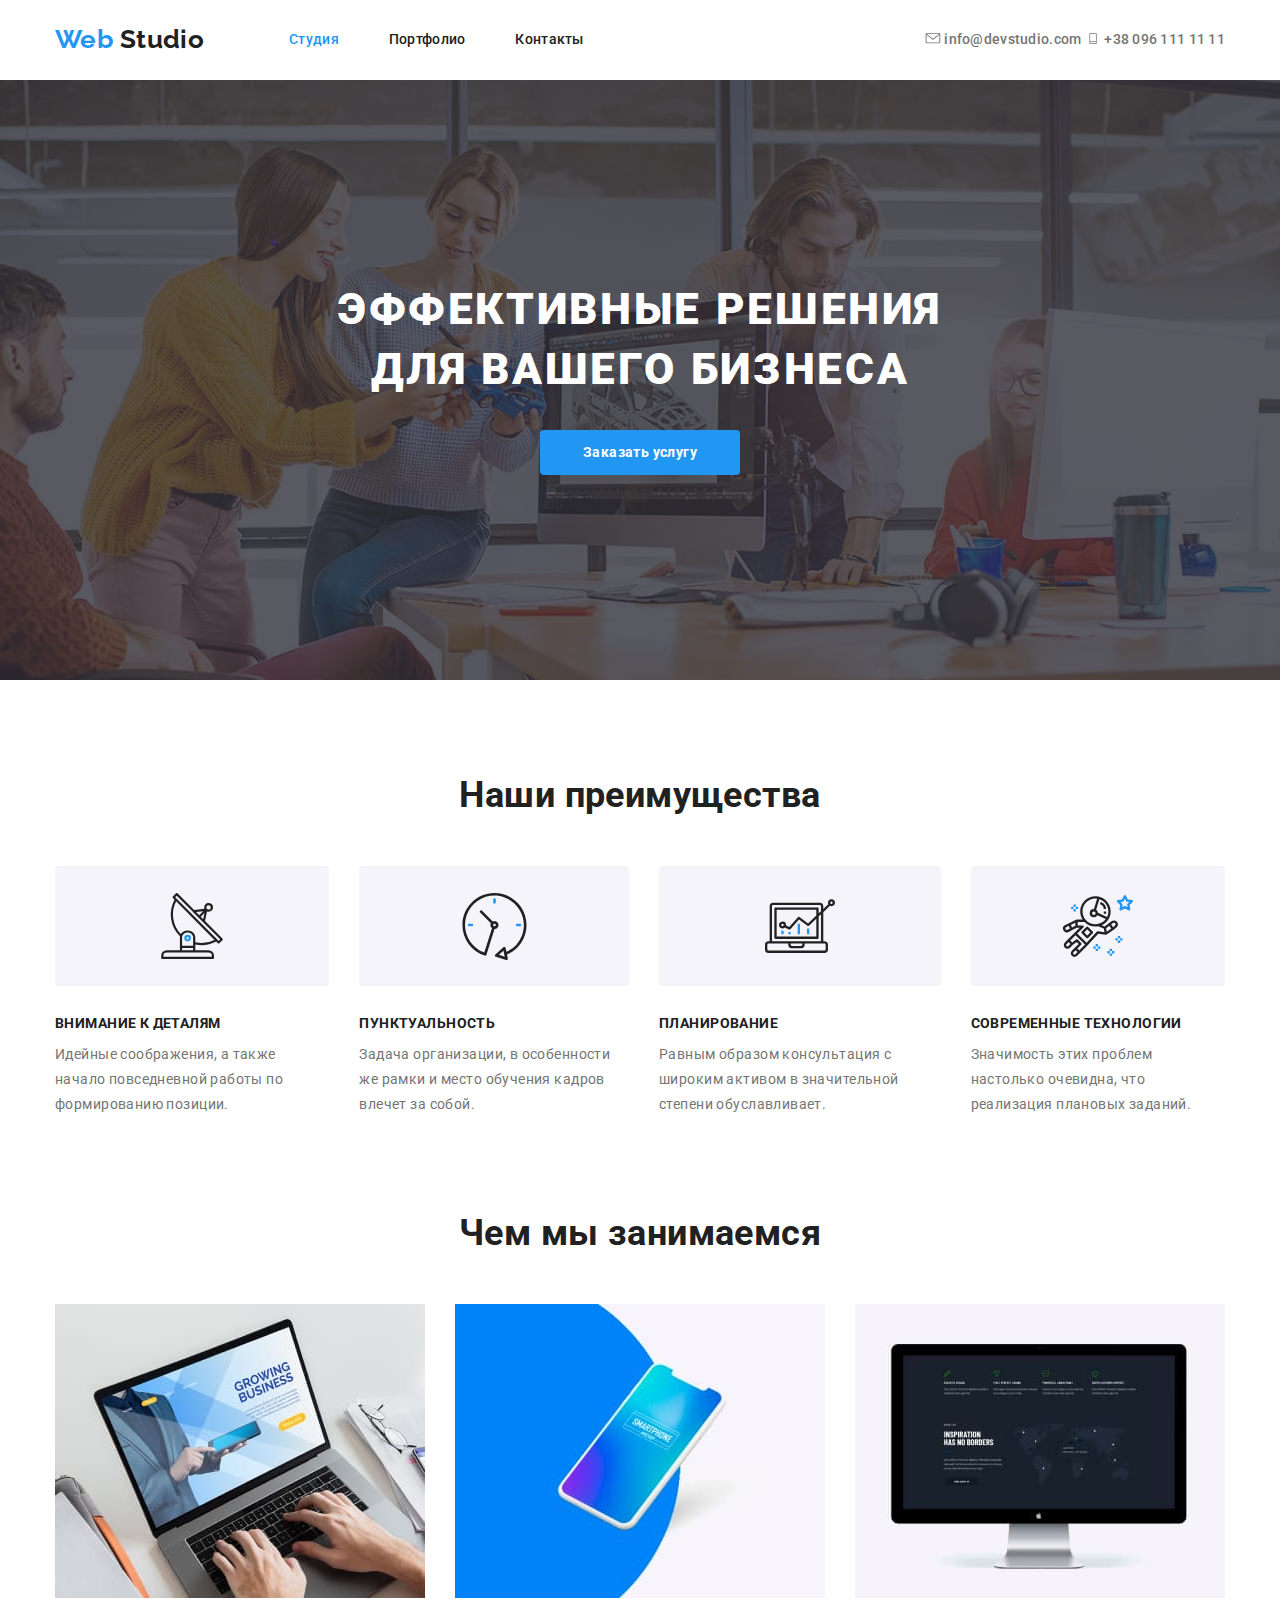
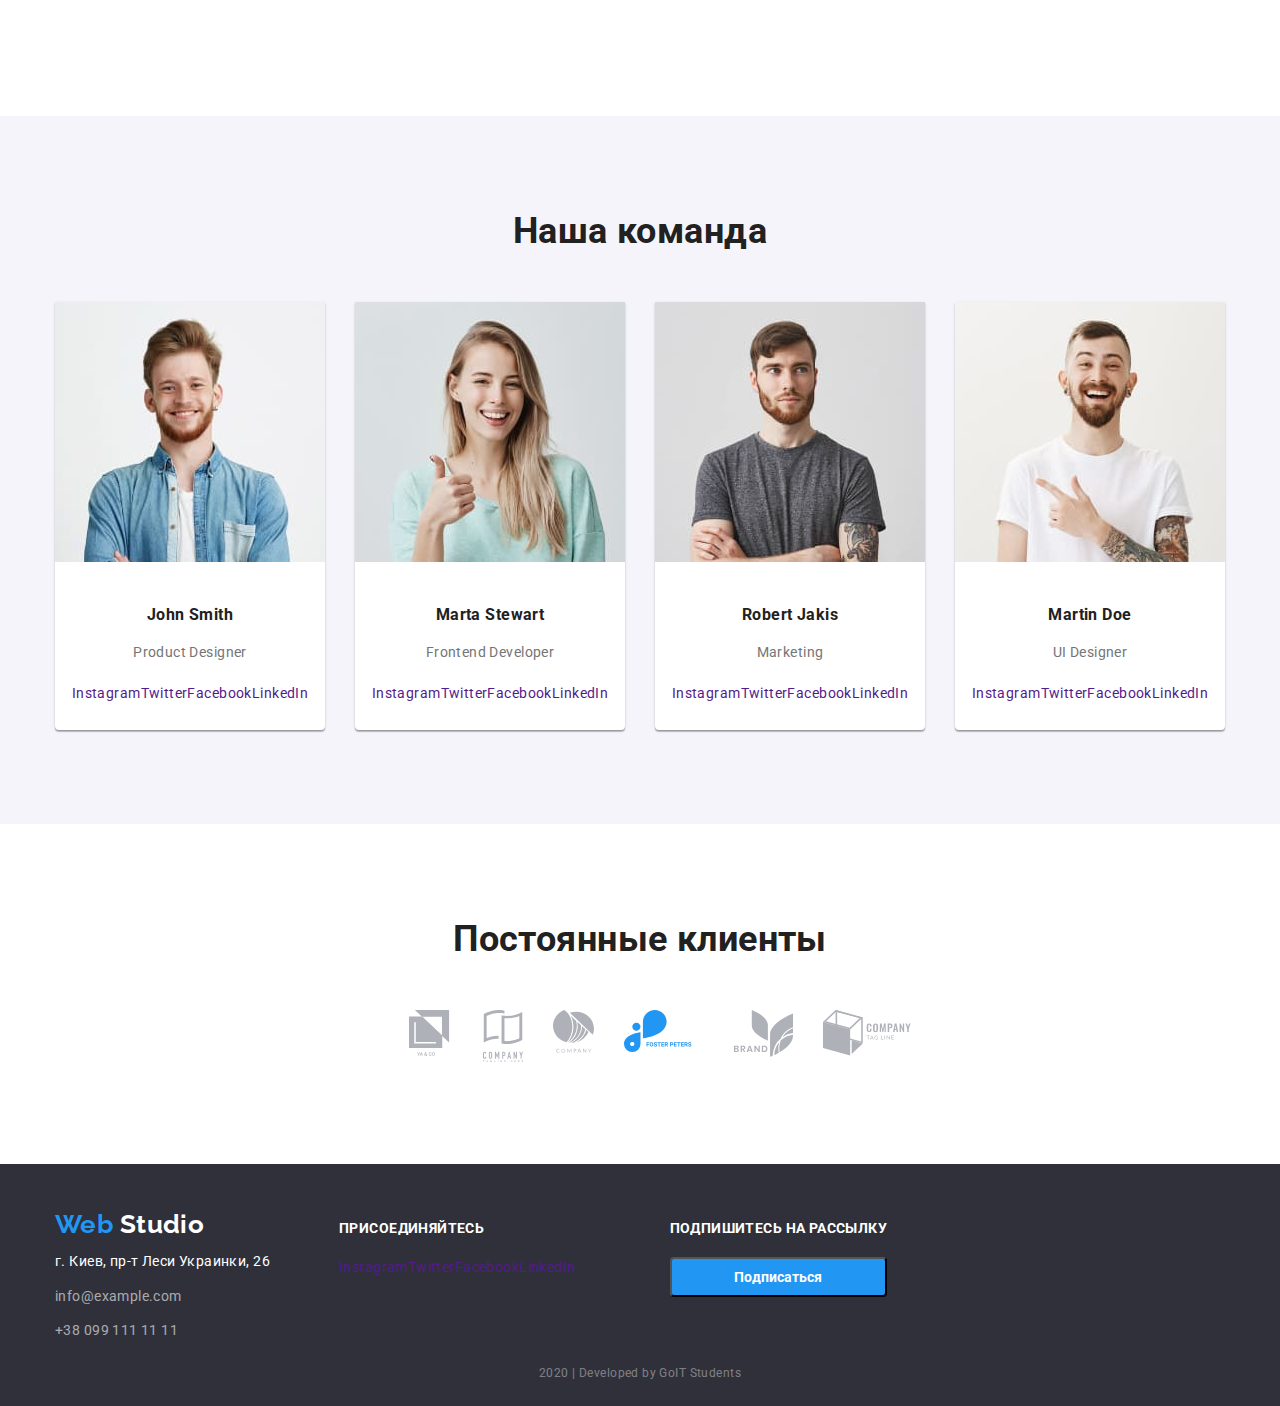
==== index.html @ 853f60da "Додає векторну графіку" ====
<!DOCTYPE html>
<html lang="ru">
  <head>
    <meta charset="UTF-8" />
    <meta name="viewport" content="width=device-width, initial-scale=1.0" />
    <title>Web Studio</title>
    <link
      href="https://fonts.googleapis.com/css2?family=Raleway:wght@700&family=Roboto:wght@400;500;700;900&display=swap"
      rel="stylesheet"
    />
    <link
      rel="stylesheet"
      href="https://cdnjs.cloudflare.com/ajax/libs/modern-normalize/0.6.0/modern-normalize.min.css"
    />
    <link rel="stylesheet" href="./css/styles.css" />
  </head>
  <body>
    <!--Меню и навигация-->
    <header class="page-header">
      <div class="container nav">
        <nav class="main-nav">
          <a href="./index.html" lang="en" class="logo"
            >Web <span class="logo-black">Studio</span>
          </a>
          <ul class="site-nav">
            <li class="item"><a href="" class="link current">Студия</a></li>
            <li class="item">
              <a href="./portfolio.html" class="link">Портфолио</a>
            </li>
            <li class="item"><a href="" class="link">Контакты</a></li>
          </ul>
          <address class="contacts">
            <svg class="contacts-icon">
              <use href="./image/symbol-defs.svg#icon-envelope"></use>
            </svg>
            <a class="item" href="mailto:info@devstudio.com"
              >info@devstudio.com</a
            >
            <svg class="contacts-icon">
              <use href="./image/symbol-defs.svg#icon-phone"></use>
            </svg>
            <a class="item" href="tel:+380961111111">+38 096 111 11 11</a>
          </address>
        </nav>
      </div>
    </header>

    <!--Основной контент-->
    <main>
      <section class="hero">
        <div class="hero-container">
          <h1 class="hero-title">
            Эффективные решения<br />
            для вашего бизнеса
          </h1>
          <a href="" class="button">Заказать услугу</a>
        </div>
      </section>

      <!--Наши преимущества-->

      <section class="section">
        <div class="container">
          <h2 class="section-title">Наши преимущества</h2>
          <ul class="feature-list">
            <li class="item">
              <h3 class="title">Внимание к деталям</h3>
              <p>
                Идейные соображения, а также начало повседневной работы по
                формированию позиции.
              </p>
            </li>
            <li class="item">
              <h3 class="title">Пунктуальность</h3>
              <p>
                Задача организации, в особенности же рамки и место обучения
                кадров влечет за собой.
              </p>
            </li>
            <li class="item">
              <h3 class="title">Планирование</h3>
              <p>
                Равным образом консультация с широким активом в значительной
                степени обуславливает.
              </p>
            </li>
            <li class="item">
              <h3 class="title">Современные технологии</h3>
              <p>
                Значимость этих проблем настолько очевидна, что реализация
                плановых заданий.
              </p>
            </li>
          </ul>
        </div>
      </section>

      <!--Чем мы занимаемся-->
      <section class="section advantage">
        <div class="container">
          <h2 class="section-title">Чем мы занимаемся</h2>
          <ul class="product-list">
            <li class="item">
              <a href="">
                <img src="./image/desctop.jpg" alt="ноутбук" width="370" />
                <h3 class="title">Десктопные приложения</h3>
              </a>
            </li>
            <li class="item">
              <a href="">
                <img src="./image/phone.jpg" alt="телефон" width="370" />
                <h3 class="title">Мобильные приложения</h3>
              </a>
            </li>
            <li class="item">
              <a href="">
                <img src="./image/screen.jpg" alt="монитор" width="370" />
                <h3 class="title">Дизайнерские решения</h3>
              </a>
            </li>
          </ul>
        </div>
      </section>

      <!--Наша команда-->
      <section class="section team">
        <div class="container">
          <h2 class="section-title">Наша команда</h2>
          <ul class="team-list">
            <li class="item">
              <img
                class="team-foto"
                src="./image/foto-john.jpg"
                alt="фото джона"
                width="270"
              />
              <h3 class="team-name">John Smith</h3>
              <p>Product Designer</p>
              <ul class="social-list">
                <li>
                  <a href="" aria-label="Ссылка на Instagram" class="link"
                    >Instagram</a
                  >
                </li>
                <li>
                  <a href="" aria-label="Ссылка на Twitter" class="link"
                    >Twitter</a
                  >
                </li>
                <li>
                  <a href="" aria-label="Ссылка на Facebook" class="link"
                    >Facebook</a
                  >
                </li>
                <li>
                  <a href="" aria-label="Ссылка на LinkedIn" class="link"
                    >LinkedIn</a
                  >
                </li>
              </ul>
            </li>
            <li class="item">
              <img
                class="team-foto"
                src="./image/foto-marta.jpg"
                alt="фото марты"
                width="270"
              />
              <h3 class="team-name">Marta Stewart</h3>
              <p>Frontend Developer</p>
              <ul class="social-list">
                <li>
                  <a href="" aria-label="Ссылка на Instagram" class="link"
                    >Instagram</a
                  >
                </li>
                <li>
                  <a href="" aria-label="Ссылка на Twitter" class="link"
                    >Twitter</a
                  >
                </li>
                <li>
                  <a href="" aria-label="Ссылка на Facebook" class="link"
                    >Facebook</a
                  >
                </li>
                <li>
                  <a href="" aria-label="Ссылка на LinkedIn" class="link"
                    >LinkedIn</a
                  >
                </li>
              </ul>
            </li>
            <li class="item">
              <img
                class="team-foto"
                src="./image/foto-robert.jpg"
                alt="фото роберта"
                width="270"
              />
              <h3 class="team-name">Robert Jakis</h3>
              <p>Marketing</p>
              <ul class="social-list">
                <li>
                  <a href="" aria-label="Ссылка на Instagram" class="link"
                    >Instagram</a
                  >
                </li>
                <li>
                  <a href="" aria-label="Ссылка на Twitter" class="link"
                    >Twitter</a
                  >
                </li>
                <li>
                  <a href="" aria-label="Ссылка на Facebook" class="link"
                    >Facebook</a
                  >
                </li>
                <li>
                  <a href="" aria-label="Ссылка на LinkedIn" class="link"
                    >LinkedIn</a
                  >
                </li>
              </ul>
            </li>
            <li class="item">
              <img
                class="team-foto"
                src="./image/foto-martin.jpg"
                alt="фото мартина"
                width="270"
              />
              <h3 class="team-name">Martin Doe</h3>
              <p>UI Designer</p>
              <ul class="social-list">
                <li>
                  <a href="" aria-label="Ссылка на Instagram" class="link"
                    >Instagram</a
                  >
                </li>
                <li>
                  <a href="" aria-label="Ссылка на Twitter" class="link"
                    >Twitter</a
                  >
                </li>
                <li>
                  <a href="" aria-label="Ссылка на Facebook" class="link"
                    >Facebook</a
                  >
                </li>
                <li>
                  <a href="" aria-label="Ссылка на LinkedIn" class="link"
                    >LinkedIn</a
                  >
                </li>
              </ul>
            </li>
          </ul>
        </div>
      </section>

      <!--Постоянные клиенты-->
      <section class="section">
        <div class="container">
          <h2 class="section-title">Постоянные клиенты</h2>
          <ul class="customers">
            <li class="item">
              <a href="">
                <img src="./image/logo.svg" alt="logo" width="44" />
              </a>
            </li>
            <li class="item">
              <a href="">
                <img src="./image/logo2.svg" alt="logo2" width="40" />
              </a>
            </li>
            <li class="item">
              <a href="">
                <img src="./image/logo3.svg" alt="logo3" width="41" />
              </a>
            </li>
            <li class="item">
              <a href="">
                <img src="./image/logo4.svg" alt="logo4" width="80" />
              </a>
            </li>
            <li class="item">
              <a href="">
                <img src="./image/logo5.svg" alt="logo5" width="59" />
              </a>
            </li>
            <li class="item">
              <a href="">
                <img src="./image/logo6.svg" alt="logo6" width="88" />
              </a>
            </li>
          </ul>
        </div>
      </section>
    </main>

    <!--Подвал-->
    <footer>
      <div class="container footer">
        <div class="address">
          <a href="./index.html" lang="en" class="logo"
            >Web <span class="logo-white">Studio</span></a
          >
          <address class="footer-contacts">
            <p>г. Киев, пр-т Леси Украинки, 26</p>
            <a class="mail" href="mailto:info@example.com">info@example.com</a>
            <a href="tel:+380991111111">+38 099 111 11 11</a>
          </address>
        </div>
        <div class="join">
          <b>присоединяйтесь</b>
          <ul class="social-list">
            <li>
              <a href="" aria-label="Ссылка на Instagram" class="link"
                >Instagram</a
              >
            </li>
            <li>
              <a href="" aria-label="Ссылка на Twitter" class="link">Twitter</a>
            </li>
            <li>
              <a href="" aria-label="Ссылка на Facebook" class="link"
                >Facebook</a
              >
            </li>
            <li>
              <a href="" aria-label="Ссылка на LinkedIn" class="link"
                >LinkedIn</a
              >
            </li>
          </ul>
        </div>
        <div class="subscription">
          <b>Подпишитесь на рассылку</b>
          <button class="button">Подписаться</button>
        </div>
      </div>
      <p class="caption">2020 | Developed by GoIT Students</p>
    </footer>
  </body>
</html>
---- css/styles.css ----
/* цвет основного текста #212121; */
/* вторичный цвет #757575; */
/* цвет заголовков #FFFFFF; */
/* #2196F3; цвет кнопок, логотипа и подсветка  */
/* цвет бэкграунда #E5E5E5; */
/* цвет секций #F5F4FA; */
/* цвет подписи в футере rgba(255, 255, 255, 0.4); */

:root {
  --primary-text-color: #757575;
  --title-text-color: #212121;
  --accent-color: #2196f3;
  --primary-white-color: #ffffff;
}

body {
  color: var(--primary-text-color);
  background-color: var(--primary-white-color);
  font-family: Roboto, sans-serif;
  letter-spacing: 0.03em;
  font-size: 14px;
  line-height: 1.8;
  max-width: 1600px;
  margin-left: auto;
  margin-right: auto;
}
.section {
  margin-bottom: 94px;
}
.container {
  margin-left: auto;
  margin-right: auto;
  width: 1200px;
  padding-left: 15px;
  padding-right: 15px;
}
/* Header */
.main-nav {
  display: flex;
  align-items: center;
}
.logo {
  color: var(--accent-color);
  font-family: Raleway, cursive;
  font-weight: bold;
  font-size: 26px;
  line-height: 1.2;
  text-decoration: none;
}
.logo:hover {
  color: var(--title-text-color);
}
.logo-black {
  color: var(--title-text-color);
}
.logo-white {
  color: var(--primary-white-color);
}

ul {
  list-style: none;
}
.site-nav {
  margin: 0;
  padding: 0;
  display: flex;
  margin-left: 85px;
}

.site-nav .item:not(:last-child) {
  margin-right: 50px;
}
.site-nav .link {
  display: block;
  color: var(--title-text-color);
  font-weight: 500;
  font-size: 14px;
  line-height: 1.14;
  letter-spacing: 0.02em;
  text-decoration: none;
  padding-top: 32px;
  padding-bottom: 32px;
}

.site-nav .link:hover,
.site-nav .link:focus {
  color: var(--accent-color);
}
.site-nav .link.current {
  color: var(--accent-color);
}
.contacts {
  margin-left: auto;
}
.contacts .item {
  margin: 0;
  padding: 0;
  color: var(--primary-text-color);
  font-family: Roboto;
  font-style: normal;
  font-weight: 500;
  font-size: 14px;
  line-height: 1.14;
  letter-spacing: 0.02em;
  text-decoration: none;
}

.contacts-icon {
  width: 16px;
  height: 11px;
  fill: #757575;
}
.contacts .item + .item {
  margin-left: 50px;
}
.contacts a:hover,
.contacts a:focus {
  color: var(--accent-color);
}
.hero-container {
  padding-top: 200px;
  padding-bottom: 200px;
}
.hero {
  background-image: linear-gradient(to right, rgba(47, 48, 58, 0.8)),
    url(../image/header.jpg);
  background-repeat: no-repeat;
  background-position: center;
  background-size: cover;
  text-align: center;
  margin-bottom: 94px;
  height: 600px;
  max-width: 1600px;
  margin-left: auto;
  margin-right: auto;
}
.hero-title {
  margin-top: 0;
  padding: 0;
  margin-bottom: 30px;
  color: var(--primary-white-color);
  font-style: normal;
  font-weight: 900;
  font-size: 44px;
  line-height: 1.36;
  letter-spacing: 0.06em;
  text-transform: uppercase;
}
.section-title {
  margin-top: 0;
  margin-bottom: 50px;
  color: var(--title-text-color);
  font-weight: 700;
  font-size: 36px;
  line-height: 1.17;
  text-align: center;
}
/* Наши преимущества */

.feature-list {
  margin-top: 0;
  margin-bottom: 0;
  padding: 0;
  display: flex;
}
.feature-list .item::before {
  display: block;
  content: "";
  height: 120px;
  background-repeat: no-repeat;
  background-position: center;
  background-color: #f5f4fa;
  border-radius: 4px;
}
.feature-list .item:nth-child(1)::before {
  background-image: url(../image/antenna.svg);
  background-size: 66px;
}
.feature-list .item:nth-child(2)::before {
  background-image: url(../image/clock.svg);
  background-size: 67px;
}
.feature-list .item:nth-child(3)::before {
  background-image: url(../image/diagram.svg);
  background-size: 70px;
}
.feature-list .item:nth-child(4)::before {
  background-image: url(../image/astronaut.svg);
  background-size: 70px;
}

.feature-list .item:not(:last-child) {
  margin-right: 30px;
}
.feature-list .title {
  margin-top: 30px;
  margin-bottom: 10px;
  color: var(--title-text-color);
  font-weight: 700;
  font-size: 14px;
  line-height: 1.14;
  text-transform: uppercase;
}
.feature-list p {
  margin: 0;
}
/* Чем мы занимаемся */
.section.advantage {
  padding-top: 0;
}
.product-list {
  margin-top: 0;
  padding: 0;
}
.product-list .title {
  margin-top: 0;
  margin-bottom: 0;
  color: var(--primary-white-color);
  font-weight: 700;
  font-size: 14px;
  line-height: 1.14;
  text-align: center;
  text-transform: uppercase;
  text-decoration: none;
}
.product-list a {
  text-decoration: none;
}
/* Наша команда */
.section.team {
  background-color: #f5f4fa;
  padding-top: 94px;
  padding-bottom: 94px;
}
.team-list,
.team-list p {
  margin-top: 0;
  margin-bottom: 0;
  padding: 0;
  text-align: center;
}
.team-list p {
  margin-bottom: 16px;
}
.team-list,
.product-list,
.customers {
  display: flex;
  justify-content: center;
}
.team-list .item:not(:last-child),
.product-list .item:not(:last-child),
.customers .item:not(:last-child) {
  margin-right: 30px;
}
.team-name {
  color: var(--title-text-color);
  margin-top: 0;
  margin-bottom: 10px;
}
.team-list .item {
  background: #ffffff;
  box-shadow: 0px 2px 1px rgba(0, 0, 0, 0.2), 0px 1px 1px rgba(0, 0, 0, 0.14),
    0px 1px 3px rgba(0, 0, 0, 0.12);
  border-radius: 0px 0px 4px 4px;
}
.team-foto {
  margin-bottom: 30px;
}
/* Добавления hover к ссылкам на соцсети */
.social-list .link:hover,
.social-list .link:focus {
  color: var(--accent-color);
}
.social-list {
  display: flex;
  justify-content: center;
  padding: 0;
}
.social-list li {
  margin-bottom: 24px;
}
.social-list .link {
  text-decoration: none;
}
.customers {
  margin-top: 0;
  margin-bottom: 0;
}
/* footer */
footer {
  background-color: #2f303a;
}
.footer.container {
  padding-top: 45px;
}
.footer {
  display: flex;
  align-items: baseline;
}
.address {
  margin-right: 69px;
}
.footer-contacts {
  display: flex;
  flex-direction: column;
  margin-top: 8px;
}
.footer-contacts p {
  margin-top: 0;
  margin-bottom: 9px;
  color: var(--primary-white-color);
  font-style: normal;
  font-weight: 400;
}
.footer-contacts .mail {
  margin-bottom: 9px;
}
.footer-contacts a {
  color: rgba(255, 255, 255, 0.6);
  text-decoration: none;
  font-family: Roboto;
  font-style: normal;
  font-weight: 400;
  font-size: 14px;
  line-height: 1.8;
  letter-spacing: 0.03em;
}
.footer-contacts a:hover,
.footer-contacts a:focus {
  color: var(--accent-color);
}
.button {
  color: var(--primary-white-color);
  background-color: var(--accent-color);
  font-family: inherit;
  font-weight: 700;
  text-decoration: none;
  border-radius: 4px;
  padding: 10px 32px;
  min-width: 200px;
  text-align: center;
  display: inline-block;
}

.subscription {
  display: flex;
  flex-direction: column;
}
.join b,
.subscription b {
  margin-bottom: 20px;
  color: var(--primary-white-color);
  font-style: normal;
  font-weight: 700;
  font-size: 14px;
  line-height: 1.14;
  text-transform: uppercase;
}
.join {
  margin-right: 94px;
}
.caption {
  margin: 0;
  padding-top: 18px;
  padding-bottom: 21px;
  color: rgba(255, 255, 255, 0.4);
  font-size: 12px;
  line-height: 2;
  text-align: center;
}
/* Портфолио */
.page-header.portfolio {
  margin-bottom: 94px;
}
h1 {
  text-align: center;
  margin: 0;
}
.filter {
  margin-top: 0;
  margin-bottom: 50px;
  padding: 0;
  display: flex;
  justify-content: center;
}
.filter .item + .item {
  margin-left: 8px;
}
.portfolio-list {
  margin: 0;
  padding: 0;
  display: flex;
  flex-wrap: wrap;
}
.portfolio-list .item {
  width: 370px;
  margin-right: 30px;
  margin-bottom: 30px;
}
.portfolio-list .item:nth-child(3n) {
  margin-right: 0;
}
.portfolio-list .item:nth-last-child(-n + 3) {
  margin-bottom: 0;
}
.portfolio-list img {
  margin-bottom: 20px;
}
.portfolio-list .title {
  margin-top: 0;
  margin-bottom: 4px;
  padding-left: 24px;
  padding-right: 24px;
  color: var(--title-text-color);
  font-weight: 700;
  font-size: 18px;
  line-height: 2;
  letter-spacing: 0.06em;
}
.portfolio-list .link {
  margin: 0;
  padding-left: 24px;
  padding-right: 24px;
  color: var(--primary-text-color);
}
.portfolio-list a {
  text-decoration: none;
}
.description {
  margin: 0;
  padding-left: 24px;
  padding-right: 24px;
  color: var(--primary-white-color);
}
.filter button {
  color: var(--title-text-color);
}
.filter button:hover,
.filter button:focus {
  color: var(--primary-white-color);
  background-color: var(--accent-color);
}
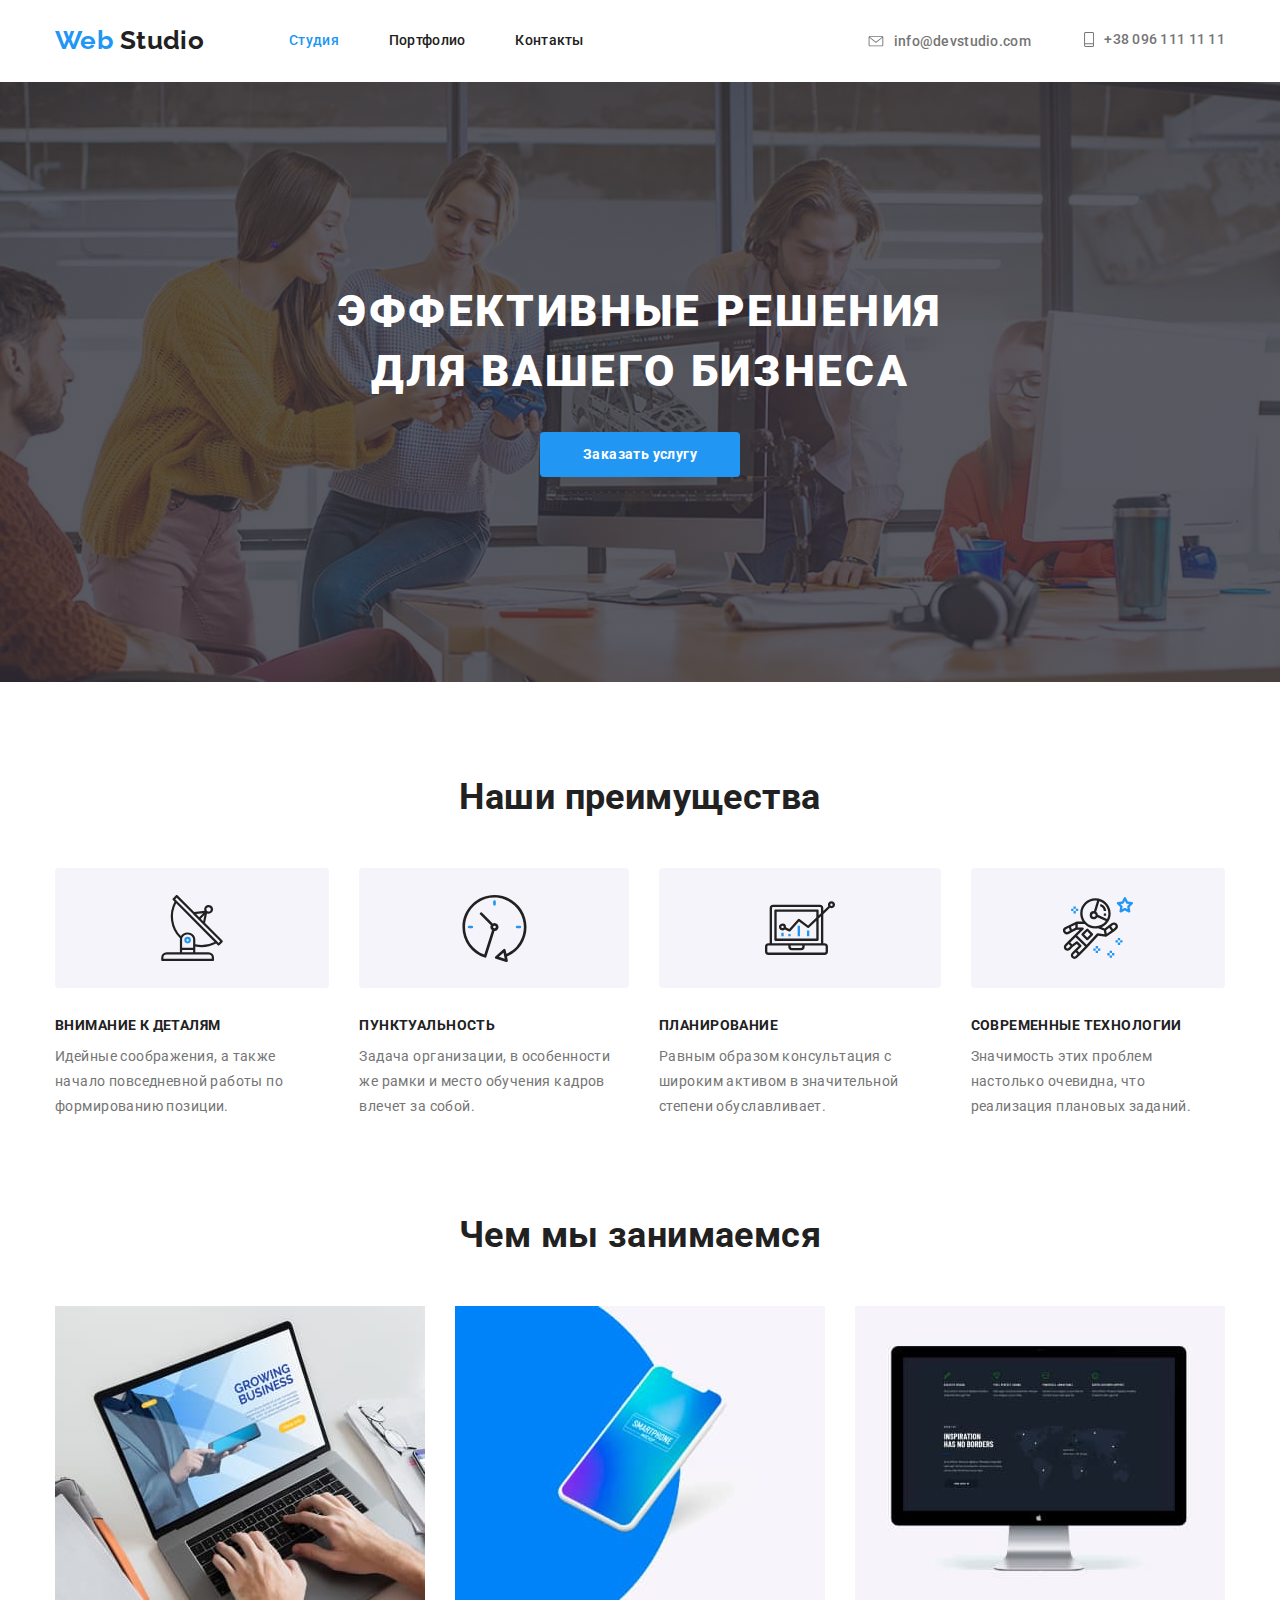
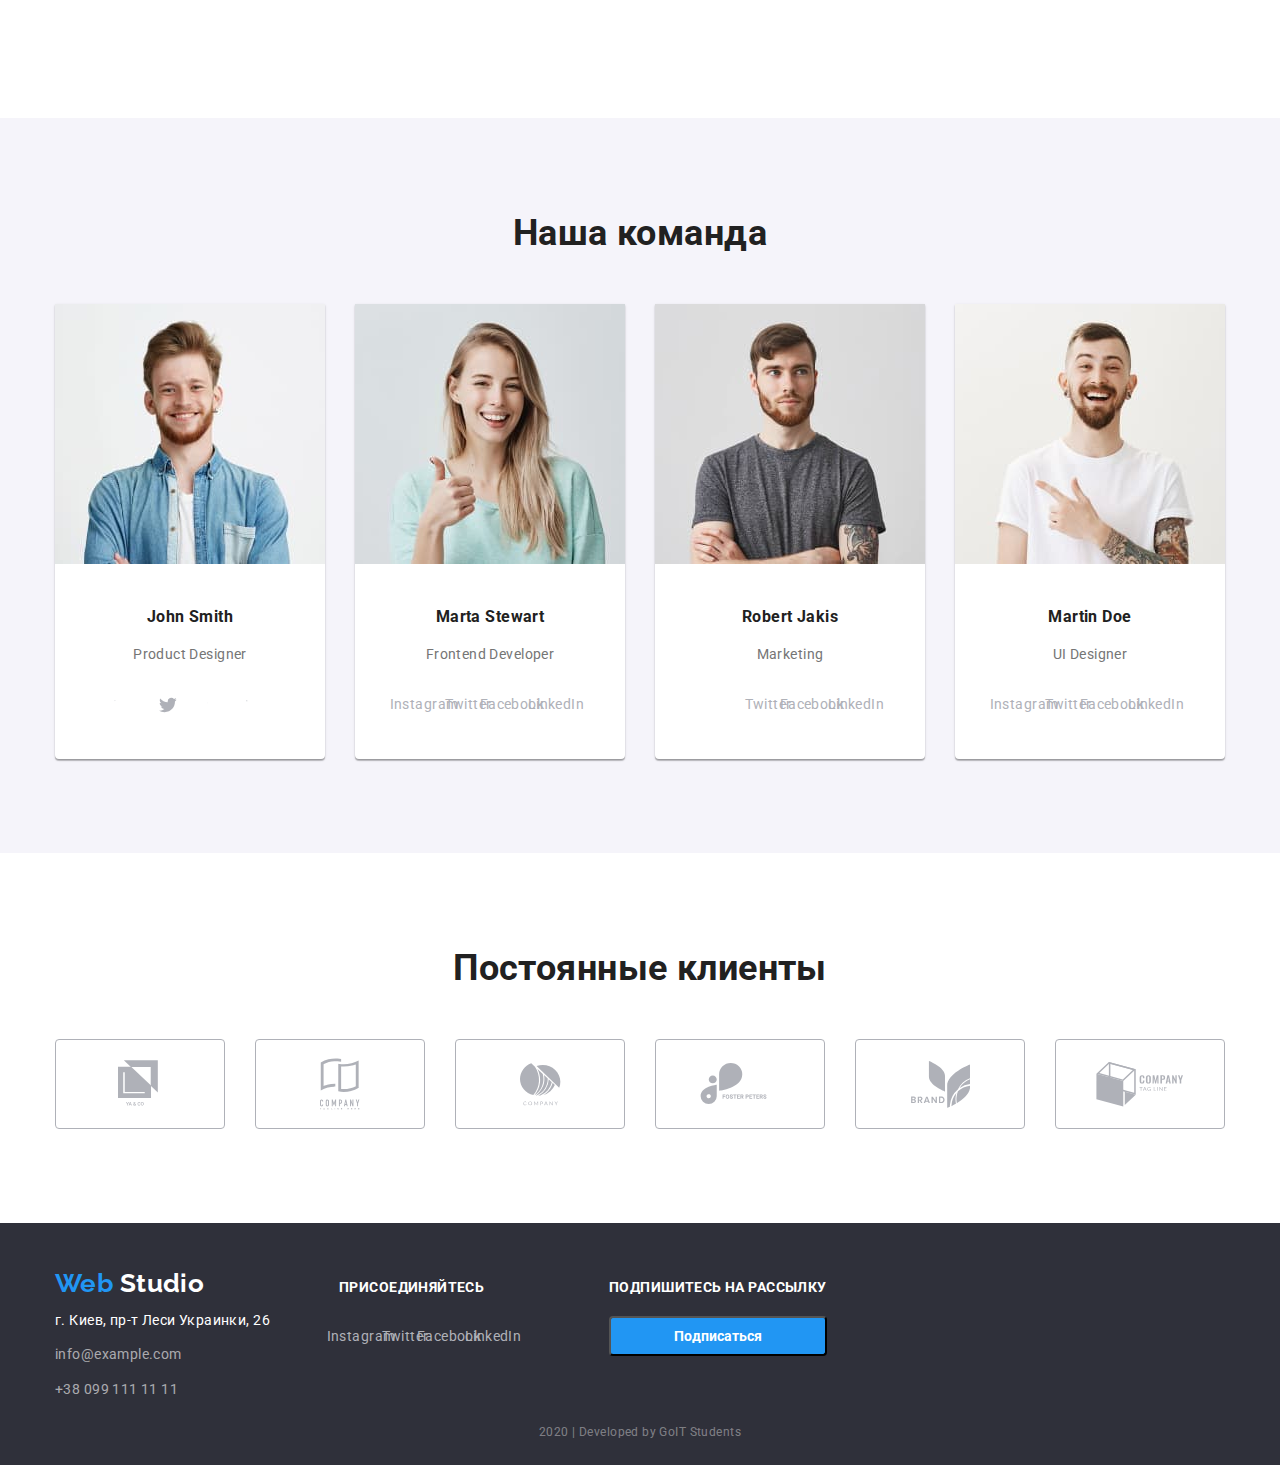
==== commit 4b0ac057: "Доповнення до оформлення веторної графіки" ====
--- a/index.html
+++ b/index.html
@@ -30,16 +30,18 @@
             <li class="item"><a href="" class="link">Контакты</a></li>
           </ul>
           <address class="contacts">
-            <svg class="contacts-icon">
-              <use href="./image/symbol-defs.svg#icon-envelope"></use>
-            </svg>
-            <a class="item" href="mailto:info@devstudio.com"
-              >info@devstudio.com</a
+            <a class="item" href="mailto:info@devstudio.com">
+              <svg class="contacts-icon mail">
+                <use href="./image/sprite.svg#icon-envelope"></use>
+              </svg>
+              info@devstudio.com</a
             >
-            <svg class="contacts-icon">
-              <use href="./image/symbol-defs.svg#icon-phone"></use>
-            </svg>
-            <a class="item" href="tel:+380961111111">+38 096 111 11 11</a>
+            <a class="item" href="tel:+380961111111">
+              <svg class="contacts-icon phone">
+                <use href="./image/sprite.svg#icon-phone"></use>
+              </svg>
+              +38 096 111 11 11</a
+            >
           </address>
         </nav>
       </div>
@@ -138,24 +140,32 @@
               <p>Product Designer</p>
               <ul class="social-list">
                 <li>
-                  <a href="" aria-label="Ссылка на Instagram" class="link"
-                    >Instagram</a
-                  >
-                </li>
-                <li>
-                  <a href="" aria-label="Ссылка на Twitter" class="link"
-                    >Twitter</a
-                  >
-                </li>
-                <li>
-                  <a href="" aria-label="Ссылка на Facebook" class="link"
-                    >Facebook</a
-                  >
-                </li>
-                <li>
-                  <a href="" aria-label="Ссылка на LinkedIn" class="link"
-                    >LinkedIn</a
-                  >
+                  <a href="" aria-label="Ссылка на Instagram" class="link">
+                    <svg class="social-list-icon" width="20" height="20">
+                      <use href="./image/sprite.svg#icon-instagram"></use>
+                    </svg>
+                  </a>
+                </li>
+                <li>
+                  <a href="" aria-label="Ссылка на Twitter" class="link">
+                    <svg class="social-list-icon" width="20" height="16">
+                      <use href="./image/sprite.svg#icon-twitter"></use>
+                    </svg>
+                  </a>
+                </li>
+                <li>
+                  <a href="" aria-label="Ссылка на Facebook" class="link">
+                    <svg class="social-list-icon" width="10" height="20">
+                      <use href="./image/sprite.svg#icon-facebook"></use>
+                    </svg>
+                  </a>
+                </li>
+                <li>
+                  <a href="" aria-label="Ссылка на LinkedIn" class="link">
+                    <svg class="social-list-icon" width="20" height="20">
+                      <use href="./image/sprite.svg#icon-linkedin"></use>
+                    </svg>
+                  </a>
                 </li>
               </ul>
             </li>
@@ -202,9 +212,7 @@
               <p>Marketing</p>
               <ul class="social-list">
                 <li>
-                  <a href="" aria-label="Ссылка на Instagram" class="link"
-                    >Instagram</a
-                  >
+                  <a href="" aria-label="Ссылка на Instagram" class="link"></a>
                 </li>
                 <li>
                   <a href="" aria-label="Ссылка на Twitter" class="link"
@@ -265,33 +273,51 @@
           <h2 class="section-title">Постоянные клиенты</h2>
           <ul class="customers">
             <li class="item">
-              <a href="">
-                <img src="./image/logo.svg" alt="logo" width="44" />
-              </a>
-            </li>
-            <li class="item">
-              <a href="">
-                <img src="./image/logo2.svg" alt="logo2" width="40" />
-              </a>
-            </li>
-            <li class="item">
-              <a href="">
-                <img src="./image/logo3.svg" alt="logo3" width="41" />
-              </a>
-            </li>
-            <li class="item">
-              <a href="">
-                <img src="./image/logo4.svg" alt="logo4" width="80" />
-              </a>
-            </li>
-            <li class="item">
-              <a href="">
-                <img src="./image/logo5.svg" alt="logo5" width="59" />
-              </a>
-            </li>
-            <li class="item">
-              <a href="">
-                <img src="./image/logo6.svg" alt="logo6" width="88" />
+              <a href="" class="link">
+                <svg class="customers-list-icon" width="44" height="49">
+                  <use href="./image/sprite.svg#icon-logo"></use>
+                </svg>
+                <!--<img src="./image/logo.svg" alt="logo" width="44" />-->
+              </a>
+            </li>
+            <li class="item">
+              <a href="" class="link">
+                <svg class="customers-list-icon" width="40" height="52">
+                  <use href="./image/sprite.svg#icon-logo2"></use>
+                </svg>
+                <!--<img src="./image/logo2.svg" alt="logo2" width="40" />-->
+              </a>
+            </li>
+            <li class="item">
+              <a href="" class="link">
+                <svg class="customers-list-icon" width="41" height="43">
+                  <use href="./image/sprite.svg#icon-logo3"></use>
+                </svg>
+                <!--<img src="./image/logo3.svg" alt="logo3" width="41" />-->
+              </a>
+            </li>
+            <li class="item">
+              <a href="" class="link">
+                <svg class="customers-list-icon" width="80" height="42">
+                  <use href="./image/sprite.svg#icon-logo4"></use>
+                </svg>
+                <!--<img src="./image/logo4.svg" alt="logo4" width="80" />-->
+              </a>
+            </li>
+            <li class="item">
+              <a href="" class="link">
+                <svg class="customers-list-icon" width="59" height="47">
+                  <use href="./image/sprite.svg#icon-logo5"></use>
+                </svg>
+                <!--<img src="./image/logo5.svg" alt="logo5" width="59" />-->
+              </a>
+            </li>
+            <li class="item">
+              <a href="" class="link">
+                <svg class="customers-list-icon" width="88" height="45">
+                  <use href="./image/sprite.svg#icon-logo6"></use>
+                </svg>
+                <!--<img src="./image/logo6.svg" alt="logo6" width="88" />-->
               </a>
             </li>
           </ul>
--- a/css/styles.css
+++ b/css/styles.css
@@ -95,6 +95,8 @@
 .contacts .item {
   margin: 0;
   padding: 0;
+  padding-top: 32px;
+  padding-bottom: 32px;
   color: var(--primary-text-color);
   font-family: Roboto;
   font-style: normal;
@@ -103,26 +105,40 @@
   line-height: 1.14;
   letter-spacing: 0.02em;
   text-decoration: none;
-}
-
+  display: inline-flex;
+  justify-content: center;
+  align-items: center;
+}
 .contacts-icon {
+  margin-right: 10px;
+  fill: currentColor;
+}
+.contacts-icon.mail {
   width: 16px;
   height: 11px;
-  fill: #757575;
+}
+.contacts-icon.phone {
+  width: 10px;
+  height: 15px;
+}
+.contacts .item:hover,
+.contacts .item:focus {
+  color: var(--accent-color);
 }
 .contacts .item + .item {
   margin-left: 50px;
 }
-.contacts a:hover,
-.contacts a:focus {
-  color: var(--accent-color);
-}
+
 .hero-container {
   padding-top: 200px;
   padding-bottom: 200px;
 }
 .hero {
-  background-image: linear-gradient(to right, rgba(47, 48, 58, 0.8)),
+  background-image: linear-gradient(
+      to right,
+      rgba(47, 48, 58, 0.8),
+      rgba(47, 48, 58, 0.8)
+    ),
     url(../image/header.jpg);
   background-repeat: no-repeat;
   background-position: center;
@@ -267,25 +283,56 @@
 .team-foto {
   margin-bottom: 30px;
 }
-/* Добавления hover к ссылкам на соцсети */
+.social-list {
+  display: flex;
+  justify-content: center;
+  padding: 0;
+}
+.social-list li {
+  margin-bottom: 24px;
+}
+.social-list .link {
+  text-decoration: none;
+  display: inline-flex;
+  justify-content: center;
+  align-items: center;
+  width: 44px;
+  height: 44px;
+  color: #afb1b8;
+}
+.social-list-icon {
+  fill: currentColor;
+}
 .social-list .link:hover,
 .social-list .link:focus {
-  color: var(--accent-color);
-}
-.social-list {
-  display: flex;
-  justify-content: center;
-  padding: 0;
-}
-.social-list li {
-  margin-bottom: 24px;
-}
-.social-list .link {
-  text-decoration: none;
+  border-radius: 50%;
+  background-color: var(--accent-color);
+  color: var(--primary-white-color);
 }
 .customers {
   margin-top: 0;
   margin-bottom: 0;
+  padding: 0;
+}
+.customers .link {
+  display: inline-flex;
+  justify-content: center;
+  align-items: center;
+  content: "";
+  width: 170px;
+  height: 90px;
+  border: 1px solid #afb1b8;
+  box-sizing: border-box;
+  border-radius: 4px;
+  color: #afb1b8;
+}
+.customers-list-icon {
+  fill: currentColor;
+}
+.customers .link:hover,
+.customers .link:focus {
+  color: var(--accent-color);
+  border: 1px solid #2196f3;
 }
 /* footer */
 footer {
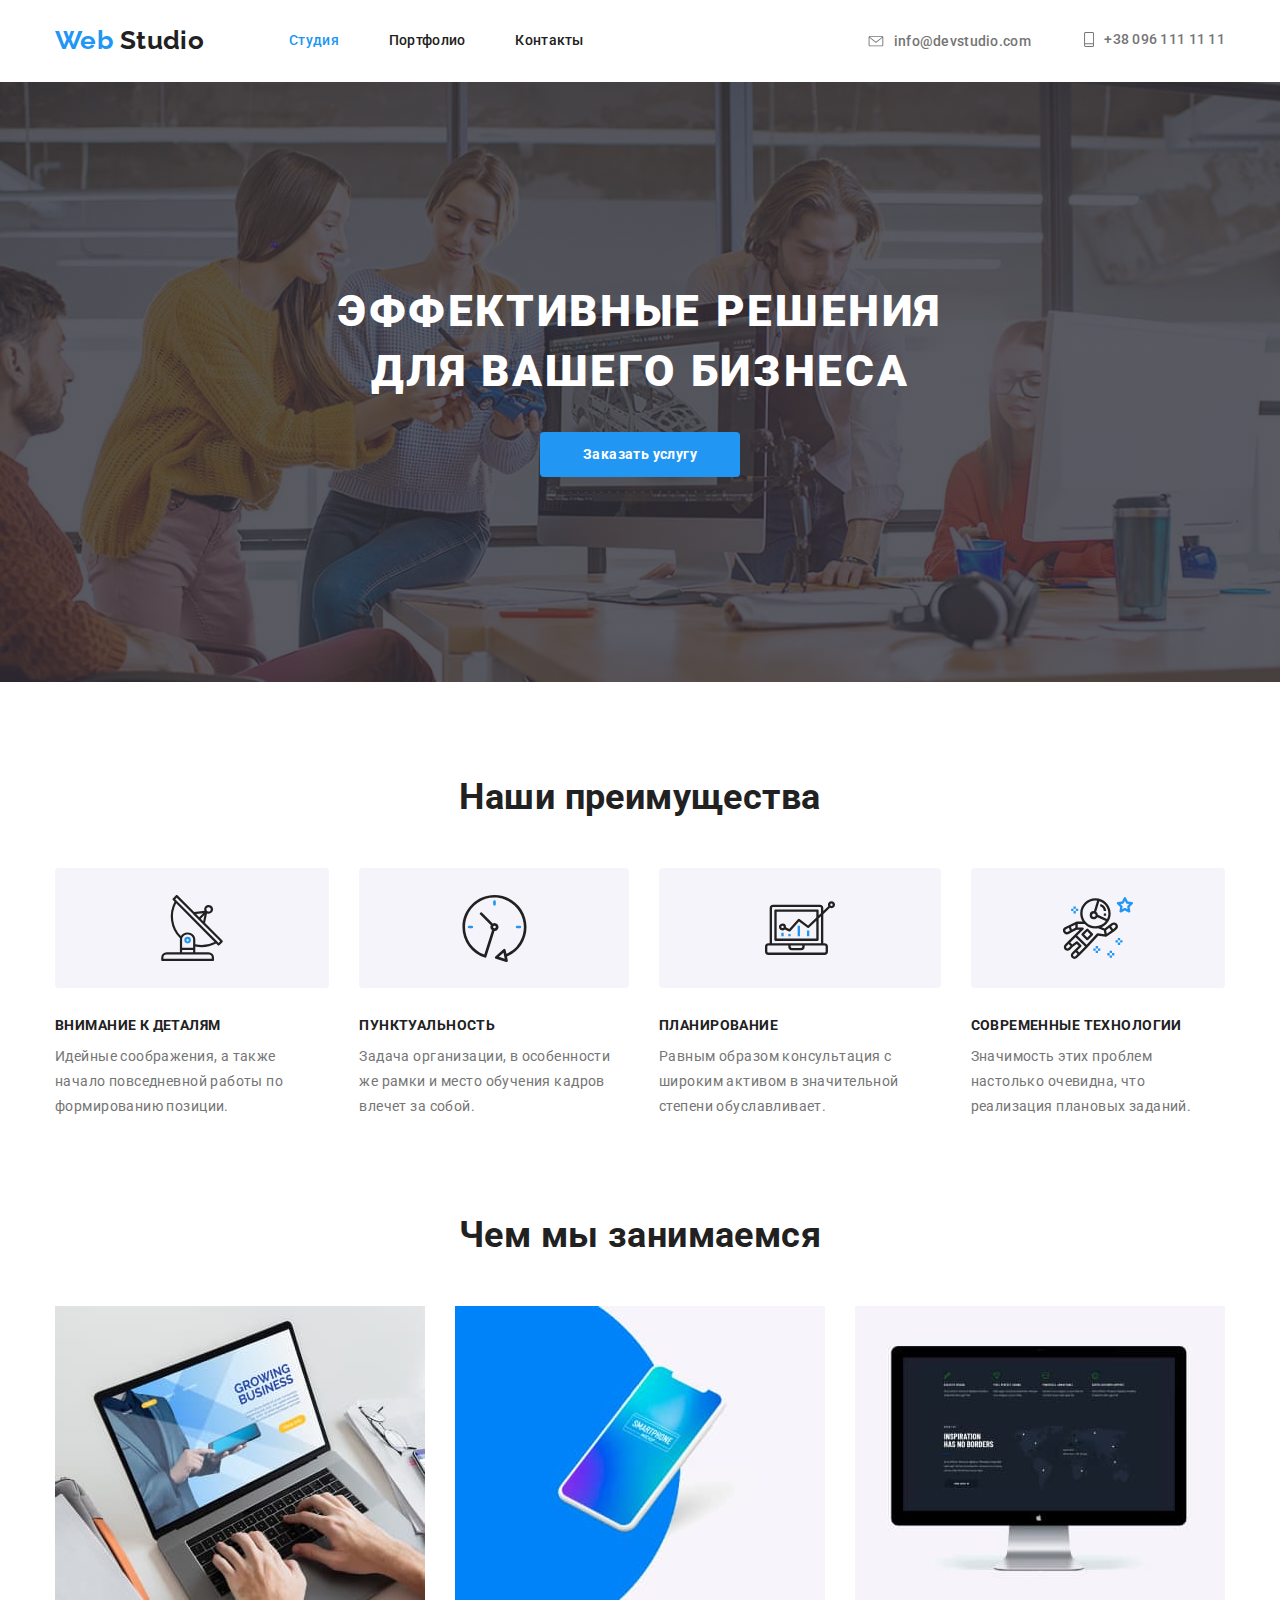
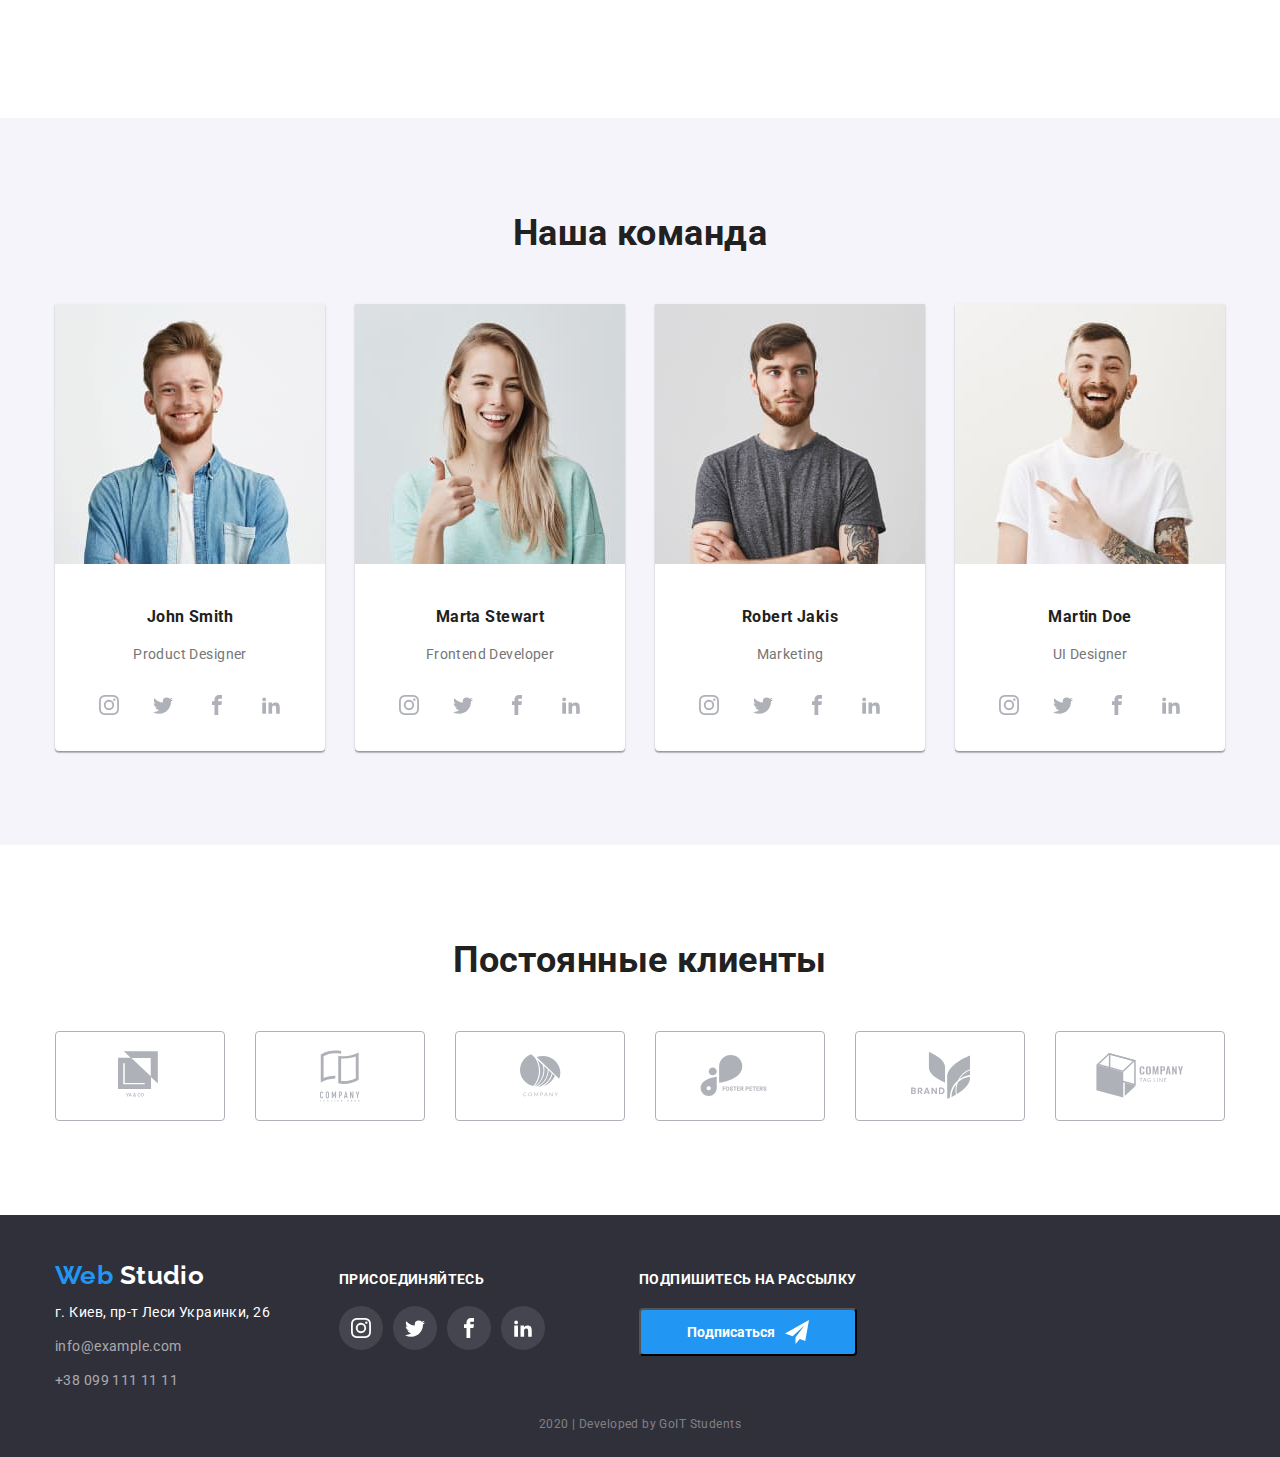
==== commit bd5e8cc4: "Оформлення декоративних елементів" ====
--- a/index.html
+++ b/index.html
@@ -141,29 +141,29 @@
               <ul class="social-list">
                 <li>
                   <a href="" aria-label="Ссылка на Instagram" class="link">
-                    <svg class="social-list-icon" width="20" height="20">
+                    <svg class="social-list-icon">
                       <use href="./image/sprite.svg#icon-instagram"></use>
                     </svg>
                   </a>
                 </li>
                 <li>
                   <a href="" aria-label="Ссылка на Twitter" class="link">
-                    <svg class="social-list-icon" width="20" height="16">
+                    <svg class="social-list-icon">
                       <use href="./image/sprite.svg#icon-twitter"></use>
                     </svg>
                   </a>
                 </li>
                 <li>
                   <a href="" aria-label="Ссылка на Facebook" class="link">
-                    <svg class="social-list-icon" width="10" height="20">
-                      <use href="./image/sprite.svg#icon-facebook"></use>
+                    <svg class="social-list-icon">
+                      <use href="./image/sprite.svg#icon-facebook2"></use>
                     </svg>
                   </a>
                 </li>
                 <li>
                   <a href="" aria-label="Ссылка на LinkedIn" class="link">
-                    <svg class="social-list-icon" width="20" height="20">
-                      <use href="./image/sprite.svg#icon-linkedin"></use>
+                    <svg class="social-list-icon">
+                      <use href="./image/sprite.svg#icon-linkedin2"></use>
                     </svg>
                   </a>
                 </li>
@@ -180,24 +180,32 @@
               <p>Frontend Developer</p>
               <ul class="social-list">
                 <li>
-                  <a href="" aria-label="Ссылка на Instagram" class="link"
-                    >Instagram</a
-                  >
-                </li>
-                <li>
-                  <a href="" aria-label="Ссылка на Twitter" class="link"
-                    >Twitter</a
-                  >
-                </li>
-                <li>
-                  <a href="" aria-label="Ссылка на Facebook" class="link"
-                    >Facebook</a
-                  >
-                </li>
-                <li>
-                  <a href="" aria-label="Ссылка на LinkedIn" class="link"
-                    >LinkedIn</a
-                  >
+                  <a href="" aria-label="Ссылка на Instagram" class="link">
+                    <svg class="social-list-icon">
+                      <use href="./image/sprite.svg#icon-instagram"></use>
+                    </svg>
+                  </a>
+                </li>
+                <li>
+                  <a href="" aria-label="Ссылка на Twitter" class="link">
+                    <svg class="social-list-icon">
+                      <use href="./image/sprite.svg#icon-twitter"></use>
+                    </svg>
+                  </a>
+                </li>
+                <li>
+                  <a href="" aria-label="Ссылка на Facebook" class="link">
+                    <svg class="social-list-icon">
+                      <use href="./image/sprite.svg#icon-facebook2"></use>
+                    </svg>
+                  </a>
+                </li>
+                <li>
+                  <a href="" aria-label="Ссылка на LinkedIn" class="link">
+                    <svg class="social-list-icon">
+                      <use href="./image/sprite.svg#icon-linkedin2"></use>
+                    </svg>
+                  </a>
                 </li>
               </ul>
             </li>
@@ -212,22 +220,32 @@
               <p>Marketing</p>
               <ul class="social-list">
                 <li>
-                  <a href="" aria-label="Ссылка на Instagram" class="link"></a>
-                </li>
-                <li>
-                  <a href="" aria-label="Ссылка на Twitter" class="link"
-                    >Twitter</a
-                  >
-                </li>
-                <li>
-                  <a href="" aria-label="Ссылка на Facebook" class="link"
-                    >Facebook</a
-                  >
-                </li>
-                <li>
-                  <a href="" aria-label="Ссылка на LinkedIn" class="link"
-                    >LinkedIn</a
-                  >
+                  <a href="" aria-label="Ссылка на Instagram" class="link">
+                    <svg class="social-list-icon">
+                      <use href="./image/sprite.svg#icon-instagram"></use>
+                    </svg>
+                  </a>
+                </li>
+                <li>
+                  <a href="" aria-label="Ссылка на Twitter" class="link">
+                    <svg class="social-list-icon">
+                      <use href="./image/sprite.svg#icon-twitter"></use>
+                    </svg>
+                  </a>
+                </li>
+                <li>
+                  <a href="" aria-label="Ссылка на Facebook" class="link">
+                    <svg class="social-list-icon">
+                      <use href="./image/sprite.svg#icon-facebook2"></use>
+                    </svg>
+                  </a>
+                </li>
+                <li>
+                  <a href="" aria-label="Ссылка на LinkedIn" class="link">
+                    <svg class="social-list-icon">
+                      <use href="./image/sprite.svg#icon-linkedin2"></use>
+                    </svg>
+                  </a>
                 </li>
               </ul>
             </li>
@@ -242,24 +260,32 @@
               <p>UI Designer</p>
               <ul class="social-list">
                 <li>
-                  <a href="" aria-label="Ссылка на Instagram" class="link"
-                    >Instagram</a
-                  >
-                </li>
-                <li>
-                  <a href="" aria-label="Ссылка на Twitter" class="link"
-                    >Twitter</a
-                  >
-                </li>
-                <li>
-                  <a href="" aria-label="Ссылка на Facebook" class="link"
-                    >Facebook</a
-                  >
-                </li>
-                <li>
-                  <a href="" aria-label="Ссылка на LinkedIn" class="link"
-                    >LinkedIn</a
-                  >
+                  <a href="" aria-label="Ссылка на Instagram" class="link">
+                    <svg class="social-list-icon">
+                      <use href="./image/sprite.svg#icon-instagram"></use>
+                    </svg>
+                  </a>
+                </li>
+                <li>
+                  <a href="" aria-label="Ссылка на Twitter" class="link">
+                    <svg class="social-list-icon">
+                      <use href="./image/sprite.svg#icon-twitter"></use>
+                    </svg>
+                  </a>
+                </li>
+                <li>
+                  <a href="" aria-label="Ссылка на Facebook" class="link">
+                    <svg class="social-list-icon">
+                      <use href="./image/sprite.svg#icon-facebook2"></use>
+                    </svg>
+                  </a>
+                </li>
+                <li>
+                  <a href="" aria-label="Ссылка на LinkedIn" class="link">
+                    <svg class="social-list-icon">
+                      <use href="./image/sprite.svg#icon-linkedin2"></use>
+                    </svg>
+                  </a>
                 </li>
               </ul>
             </li>
@@ -277,7 +303,6 @@
                 <svg class="customers-list-icon" width="44" height="49">
                   <use href="./image/sprite.svg#icon-logo"></use>
                 </svg>
-                <!--<img src="./image/logo.svg" alt="logo" width="44" />-->
               </a>
             </li>
             <li class="item">
@@ -285,7 +310,6 @@
                 <svg class="customers-list-icon" width="40" height="52">
                   <use href="./image/sprite.svg#icon-logo2"></use>
                 </svg>
-                <!--<img src="./image/logo2.svg" alt="logo2" width="40" />-->
               </a>
             </li>
             <li class="item">
@@ -293,7 +317,6 @@
                 <svg class="customers-list-icon" width="41" height="43">
                   <use href="./image/sprite.svg#icon-logo3"></use>
                 </svg>
-                <!--<img src="./image/logo3.svg" alt="logo3" width="41" />-->
               </a>
             </li>
             <li class="item">
@@ -301,7 +324,6 @@
                 <svg class="customers-list-icon" width="80" height="42">
                   <use href="./image/sprite.svg#icon-logo4"></use>
                 </svg>
-                <!--<img src="./image/logo4.svg" alt="logo4" width="80" />-->
               </a>
             </li>
             <li class="item">
@@ -309,7 +331,6 @@
                 <svg class="customers-list-icon" width="59" height="47">
                   <use href="./image/sprite.svg#icon-logo5"></use>
                 </svg>
-                <!--<img src="./image/logo5.svg" alt="logo5" width="59" />-->
               </a>
             </li>
             <li class="item">
@@ -317,7 +338,6 @@
                 <svg class="customers-list-icon" width="88" height="45">
                   <use href="./image/sprite.svg#icon-logo6"></use>
                 </svg>
-                <!--<img src="./image/logo6.svg" alt="logo6" width="88" />-->
               </a>
             </li>
           </ul>
@@ -340,30 +360,45 @@
         </div>
         <div class="join">
           <b>присоединяйтесь</b>
-          <ul class="social-list">
+          <ul class="footer-social-list">
             <li>
-              <a href="" aria-label="Ссылка на Instagram" class="link"
-                >Instagram</a
-              >
+              <a href="" aria-label="Ссылка на Instagram" class="link">
+                <svg class="social-list-icon">
+                  <use href="./image/sprite.svg#icon-instagram"></use>
+                </svg>
+              </a>
             </li>
             <li>
-              <a href="" aria-label="Ссылка на Twitter" class="link">Twitter</a>
+              <a href="" aria-label="Ссылка на Twitter" class="link">
+                <svg class="social-list-icon">
+                  <use href="./image/sprite.svg#icon-twitter"></use>
+                </svg>
+              </a>
             </li>
             <li>
-              <a href="" aria-label="Ссылка на Facebook" class="link"
-                >Facebook</a
-              >
+              <a href="" aria-label="Ссылка на Facebook" class="link">
+                <svg class="social-list-icon">
+                  <use href="./image/sprite.svg#icon-facebook2"></use>
+                </svg>
+              </a>
             </li>
             <li>
-              <a href="" aria-label="Ссылка на LinkedIn" class="link"
-                >LinkedIn</a
-              >
+              <a href="" aria-label="Ссылка на LinkedIn" class="link">
+                <svg class="social-list-icon">
+                  <use href="./image/sprite.svg#icon-linkedin2"></use>
+                </svg>
+              </a>
             </li>
           </ul>
         </div>
         <div class="subscription">
           <b>Подпишитесь на рассылку</b>
-          <button class="button">Подписаться</button>
+          <button class="button send">
+            Подписаться
+            <svg width="24" height="24" class="icon-send">
+              <use href="./image/sprite.svg#icon-icon-send"></use>
+            </svg>
+          </button>
         </div>
       </div>
       <p class="caption">2020 | Developed by GoIT Students</p>
--- a/css/styles.css
+++ b/css/styles.css
@@ -47,9 +47,10 @@
   line-height: 1.2;
   text-decoration: none;
 }
-.logo:hover {
-  color: var(--title-text-color);
-}
+/*.logo:hover,
+.logo:focus {
+  color: var(--title-text-color);
+}*/
 .logo-black {
   color: var(--title-text-color);
 }
@@ -287,14 +288,16 @@
   display: flex;
   justify-content: center;
   padding: 0;
-}
-.social-list li {
   margin-bottom: 24px;
 }
+.social-list li:not(:last-child) {
+  margin-right: 10px;
+}
 .social-list .link {
   text-decoration: none;
   display: inline-flex;
   justify-content: center;
+  content: "";
   align-items: center;
   width: 44px;
   height: 44px;
@@ -302,6 +305,8 @@
 }
 .social-list-icon {
   fill: currentColor;
+  width: 20px;
+  height: 20px;
 }
 .social-list .link:hover,
 .social-list .link:focus {
@@ -377,6 +382,31 @@
 .footer-contacts a:focus {
   color: var(--accent-color);
 }
+.footer-social-list {
+  display: flex;
+  justify-content: center;
+  padding: 0;
+  margin-bottom: 24px;
+}
+.footer-social-list li:not(:last-child) {
+  margin-right: 10px;
+}
+.footer-social-list .link {
+  text-decoration: none;
+  display: inline-flex;
+  justify-content: center;
+  content: "";
+  align-items: center;
+  width: 44px;
+  height: 44px;
+  color: var(--primary-white-color);
+  border-radius: 50%;
+  background-color: rgba(255, 255, 255, 0.1);
+}
+.footer-social-list .link:hover,
+.footer-social-list .link:focus {
+  background-color: var(--accent-color);
+}
 .button {
   color: var(--primary-white-color);
   background-color: var(--accent-color);
@@ -406,6 +436,14 @@
 }
 .join {
   margin-right: 94px;
+}
+.button.send {
+  display: inline-flex;
+  justify-content: center;
+  align-items: center;
+}
+.icon-send {
+  margin-left: 10px;
 }
 .caption {
   margin: 0;
@@ -431,8 +469,24 @@
   display: flex;
   justify-content: center;
 }
-.filter .item + .item {
-  margin-left: 8px;
+.filter .item:not(:last-child) {
+  margin-right: 8px;
+}
+.filter-button {
+  font-style: normal;
+  font-weight: 500;
+  font-size: 16px;
+  line-height: 1.6;
+  text-align: center;
+  letter-spacing: 0.03em;
+  padding: 6px 22px;
+  border: transparent;
+  border-radius: 4px;
+}
+.filter-button:hover,
+.filter-button:focus {
+  box-shadow: 0px 2px 2px rgba(0, 0, 0, 0.12), 0px 1px 2px rgba(0, 0, 0, 0.08),
+    0px 3px 1px rgba(0, 0, 0, 0.1);
 }
 .portfolio-list {
   margin: 0;
@@ -445,6 +499,11 @@
   margin-right: 30px;
   margin-bottom: 30px;
 }
+.portfolio-list .item:hover,
+.portfolio-list .item:focus {
+  box-shadow: 1px 4px 6px rgba(0, 0, 0, 0.16), 0px 4px 4px rgba(0, 0, 0, 0.06),
+    0px 1px 1px rgba(0, 0, 0, 0.12);
+}
 .portfolio-list .item:nth-child(3n) {
   margin-right: 0;
 }
